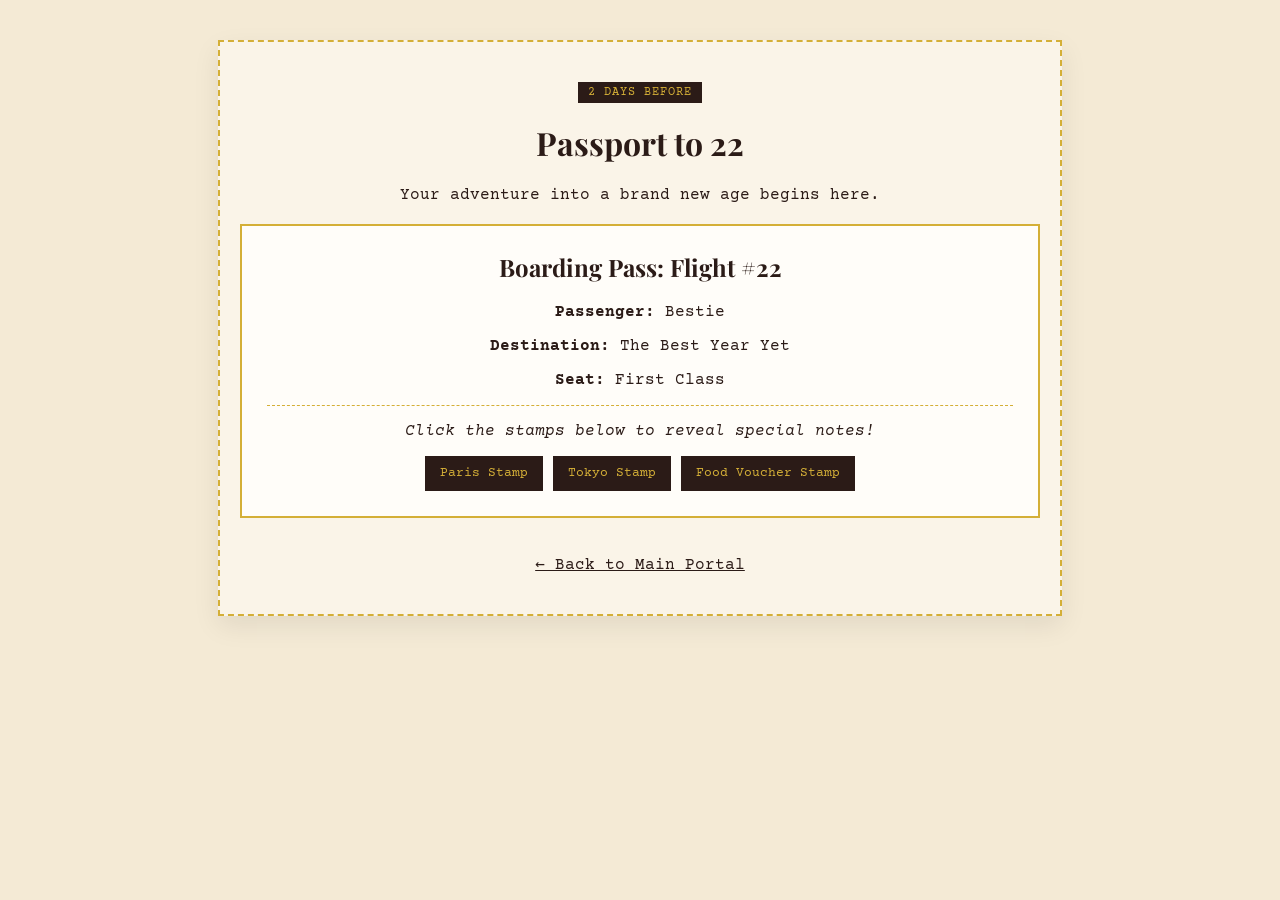
==== day1.html @ 25594df7 "Add initial HTML structure for Day 1 page" ====
<!DOCTYPE html>
<html lang="en">
<head>
  <meta charset="UTF-8">
  <meta name="viewport" content="width=device-width, initial-scale=1.0">
  <title>Day 1: Passport to 22</title>
  <link rel="stylesheet" href="style.css">
</head>
<body>
  <div class="portal-container">
    <span class="badge">2 Days Before</span>
    <h1>Passport to 22</h1>
    <p class="subtitle">Your adventure into a brand new age begins here.</p>

    <div style="border: 2px solid #D4AF37; padding: 25px; background: #FFFDF9; margin-top: 20px;">
      <h2 style="margin-top:0;">Boarding Pass: Flight #22</h2>
      <p><strong>Passenger:</strong> Bestie</p>
      <p><strong>Destination:</strong> The Best Year Yet</p>
      <p><strong>Seat:</strong> First Class</p>
      <hr style="border: 0; border-top: 1px dashed #D4AF37; margin: 15px 0;">
      <p><em>Click the stamps below to reveal special notes!</em></p>
      
      <div style="display: flex; gap: 10px; justify-content: center; flex-wrap: wrap;">
        <button onclick="alert('Stamp #1: To more late-night food adventures together!')" style="padding: 10px 15px; background: #2B1B17; color: #D4AF37; border: none; cursor: pointer; font-family: inherit;">Paris Stamp</button>
        <button onclick="alert('Stamp #2: May this year bring you closer to all your dream travels!')" style="padding: 10px 15px; background: #2B1B17; color: #D4AF37; border: none; cursor: pointer; font-family: inherit;">Tokyo Stamp</button>
        <button onclick="alert('Stamp #3: Valid for 1 free dinner anywhere you choose!')" style="padding: 10px 15px; background: #2B1B17; color: #D4AF37; border: none; cursor: pointer; font-family: inherit;">Food Voucher Stamp</button>
      </div>
    </div>

    <br><br>
    <a href="index.html" style="color: #2B1B17; text-decoration: underline;">&larr; Back to Main Portal</a>
  </div>
</body>
</html>
---- style.css ----
@import url('https://fonts.googleapis.com/css2?family=Courier+Prime:ital,wght@0,400;0,700;1,400&family=Playfair+Display:ital,wght@0,600;1,400&display=swap');

body {
  background-color: #F4EAD5;
  color: #2B1B17;
  font-family: 'Courier Prime', monospace;
  margin: 0;
  padding: 40px 20px;
  text-align: center;
}

h1, h2 {
  font-family: 'Playfair Display', serif;
  color: #2B1B17;
}

.portal-container {
  max-width: 800px;
  margin: 0 auto;
  border: 2px dashed #D4AF37;
  padding: 40px 20px;
  background-color: #FAF4E8;
  box-shadow: 0 10px 25px rgba(0,0,0,0.08);
}

.cards-grid {
  display: flex;
  flex-direction: column;
  gap: 20px;
  margin-top: 40px;
}

.card {
  background: #FFFFFF;
  border: 1px solid #D4AF37;
  padding: 20px;
  cursor: pointer;
  transition: transform 0.2s ease, box-shadow 0.2s ease;
  position: relative;
}

.card:hover {
  transform: translateY(-3px);
  box-shadow: 0 6px 15px rgba(212, 175, 55, 0.3);
}

.badge {
  background: #2B1B17;
  color: #D4AF37;
  padding: 4px 10px;
  font-size: 12px;
  text-transform: uppercase;
  letter-spacing: 1px;
}
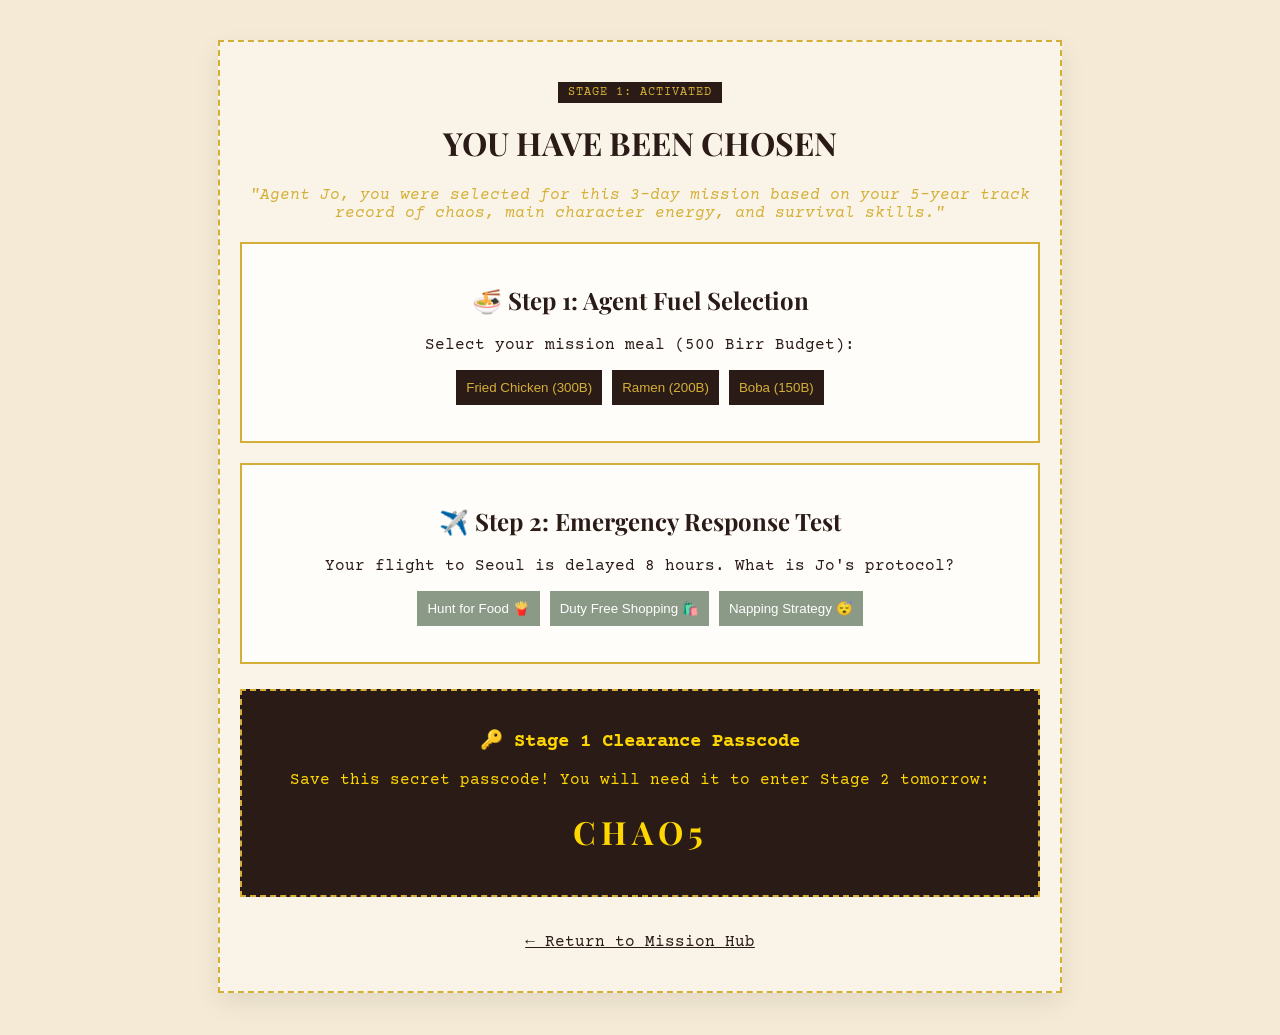
==== commit 45c4df50: "Update title and content for Stage 1 mission" ====
--- a/day1.html
+++ b/day1.html
@@ -3,32 +3,71 @@
 <head>
   <meta charset="UTF-8">
   <meta name="viewport" content="width=device-width, initial-scale=1.0">
-  <title>Day 1: Passport to 22</title>
+  <title>Stage 1: Recruitment</title>
   <link rel="stylesheet" href="style.css">
 </head>
 <body>
   <div class="portal-container">
-    <span class="badge">2 Days Before</span>
-    <h1>Passport to 22</h1>
-    <p class="subtitle">Your adventure into a brand new age begins here.</p>
+    <span class="badge">STAGE 1: ACTIVATED</span>
+    <h1>YOU HAVE BEEN CHOSEN</h1>
+    <p class="subtitle" style="color: #D4AF37; font-style: italic;">
+      "Agent Jo, you were selected for this 3-day mission based on your 5-year track record of chaos, main character energy, and survival skills."
+    </p>
 
-    <div style="border: 2px solid #D4AF37; padding: 25px; background: #FFFDF9; margin-top: 20px;">
-      <h2 style="margin-top:0;">Boarding Pass: Flight #22</h2>
-      <p><strong>Passenger:</strong> Bestie</p>
-      <p><strong>Destination:</strong> The Best Year Yet</p>
-      <p><strong>Seat:</strong> First Class</p>
-      <hr style="border: 0; border-top: 1px dashed #D4AF37; margin: 15px 0;">
-      <p><em>Click the stamps below to reveal special notes!</em></p>
-      
+    <div style="border: 2px solid #D4AF37; padding: 20px; background: #FFFDF9; margin-top: 20px;">
+      <h2>🍜 Step 1: Agent Fuel Selection</h2>
+      <p>Select your mission meal (500 Birr Budget):</p>
       <div style="display: flex; gap: 10px; justify-content: center; flex-wrap: wrap;">
-        <button onclick="alert('Stamp #1: To more late-night food adventures together!')" style="padding: 10px 15px; background: #2B1B17; color: #D4AF37; border: none; cursor: pointer; font-family: inherit;">Paris Stamp</button>
-        <button onclick="alert('Stamp #2: May this year bring you closer to all your dream travels!')" style="padding: 10px 15px; background: #2B1B17; color: #D4AF37; border: none; cursor: pointer; font-family: inherit;">Tokyo Stamp</button>
-        <button onclick="alert('Stamp #3: Valid for 1 free dinner anywhere you choose!')" style="padding: 10px 15px; background: #2B1B17; color: #D4AF37; border: none; cursor: pointer; font-family: inherit;">Food Voucher Stamp</button>
+        <button onclick="addFood('Korean Fried Chicken 🍗', 300)" style="padding: 10px; background: #2B1B17; color: #D4AF37; border: none; cursor: pointer;">Fried Chicken (300B)</button>
+        <button onclick="addFood('Ramen 🍜', 200)" style="padding: 10px; background: #2B1B17; color: #D4AF37; border: none; cursor: pointer;">Ramen (200B)</button>
+        <button onclick="addFood('Boba 🧋', 150)" style="padding: 10px; background: #2B1B17; color: #D4AF37; border: none; cursor: pointer;">Boba (150B)</button>
       </div>
+      <p id="food-summary" style="margin-top: 15px; font-weight: bold; color: #2B1B17;"></p>
+    </div>
+
+    <div style="border: 2px solid #D4AF37; padding: 20px; background: #FFFDF9; margin-top: 20px;">
+      <h2>✈️ Step 2: Emergency Response Test</h2>
+      <p>Your flight to Seoul is delayed 8 hours. What is Jo's protocol?</p>
+      <div style="display: flex; gap: 10px; justify-content: center; flex-wrap: wrap;">
+        <button onclick="travelChoice('A')" style="padding: 10px; background: #8A9A86; color: white; border: none; cursor: pointer;">Hunt for Food 🍟</button>
+        <button onclick="travelChoice('B')" style="padding: 10px; background: #8A9A86; color: white; border: none; cursor: pointer;">Duty Free Shopping 🛍️</button>
+        <button onclick="travelChoice('C')" style="padding: 10px; background: #8A9A86; color: white; border: none; cursor: pointer;">Napping Strategy 😴</button>
+      </div>
+      <p id="travel-result" style="margin-top: 15px; font-style: italic;"></p>
+    </div>
+
+    <div style="border: 2px dashed #D4AF37; padding: 20px; background: #2B1B17; color: #FFD700; margin-top: 25px;">
+      <h3>🔑 Stage 1 Clearance Passcode</h3>
+      <p>Save this secret passcode! You will need it to enter Stage 2 tomorrow:</p>
+      <h1 style="letter-spacing: 5px; color: #FFD700;">CHAO5</h1>
     </div>
 
     <br><br>
-    <a href="index.html" style="color: #2B1B17; text-decoration: underline;">&larr; Back to Main Portal</a>
+    <a href="index.html" style="color: #2B1B17; text-decoration: underline;">&larr; Return to Mission Hub</a>
   </div>
+
+  <script>
+    let budget = 500;
+    let items = [];
+
+    function addFood(item, cost) {
+      if (budget >= cost) {
+        budget -= cost;
+        items.push(item);
+        document.getElementById('food-summary').innerText = "Chosen: " + items.join(", ") + " | Remaining: " + budget + "B";
+      } else {
+        alert("Budget exceeded! 😭");
+      }
+    }
+
+    function travelChoice(type) {
+      const responses = {
+        'A': "Verified: Food intake is vital for mission success.",
+        'B': "Main character energy confirmed!",
+        'C': "Resting up for Level 22 chaos."
+      };
+      document.getElementById('travel-result').innerText = responses[type];
+    }
+  </script>
 </body>
 </html>
